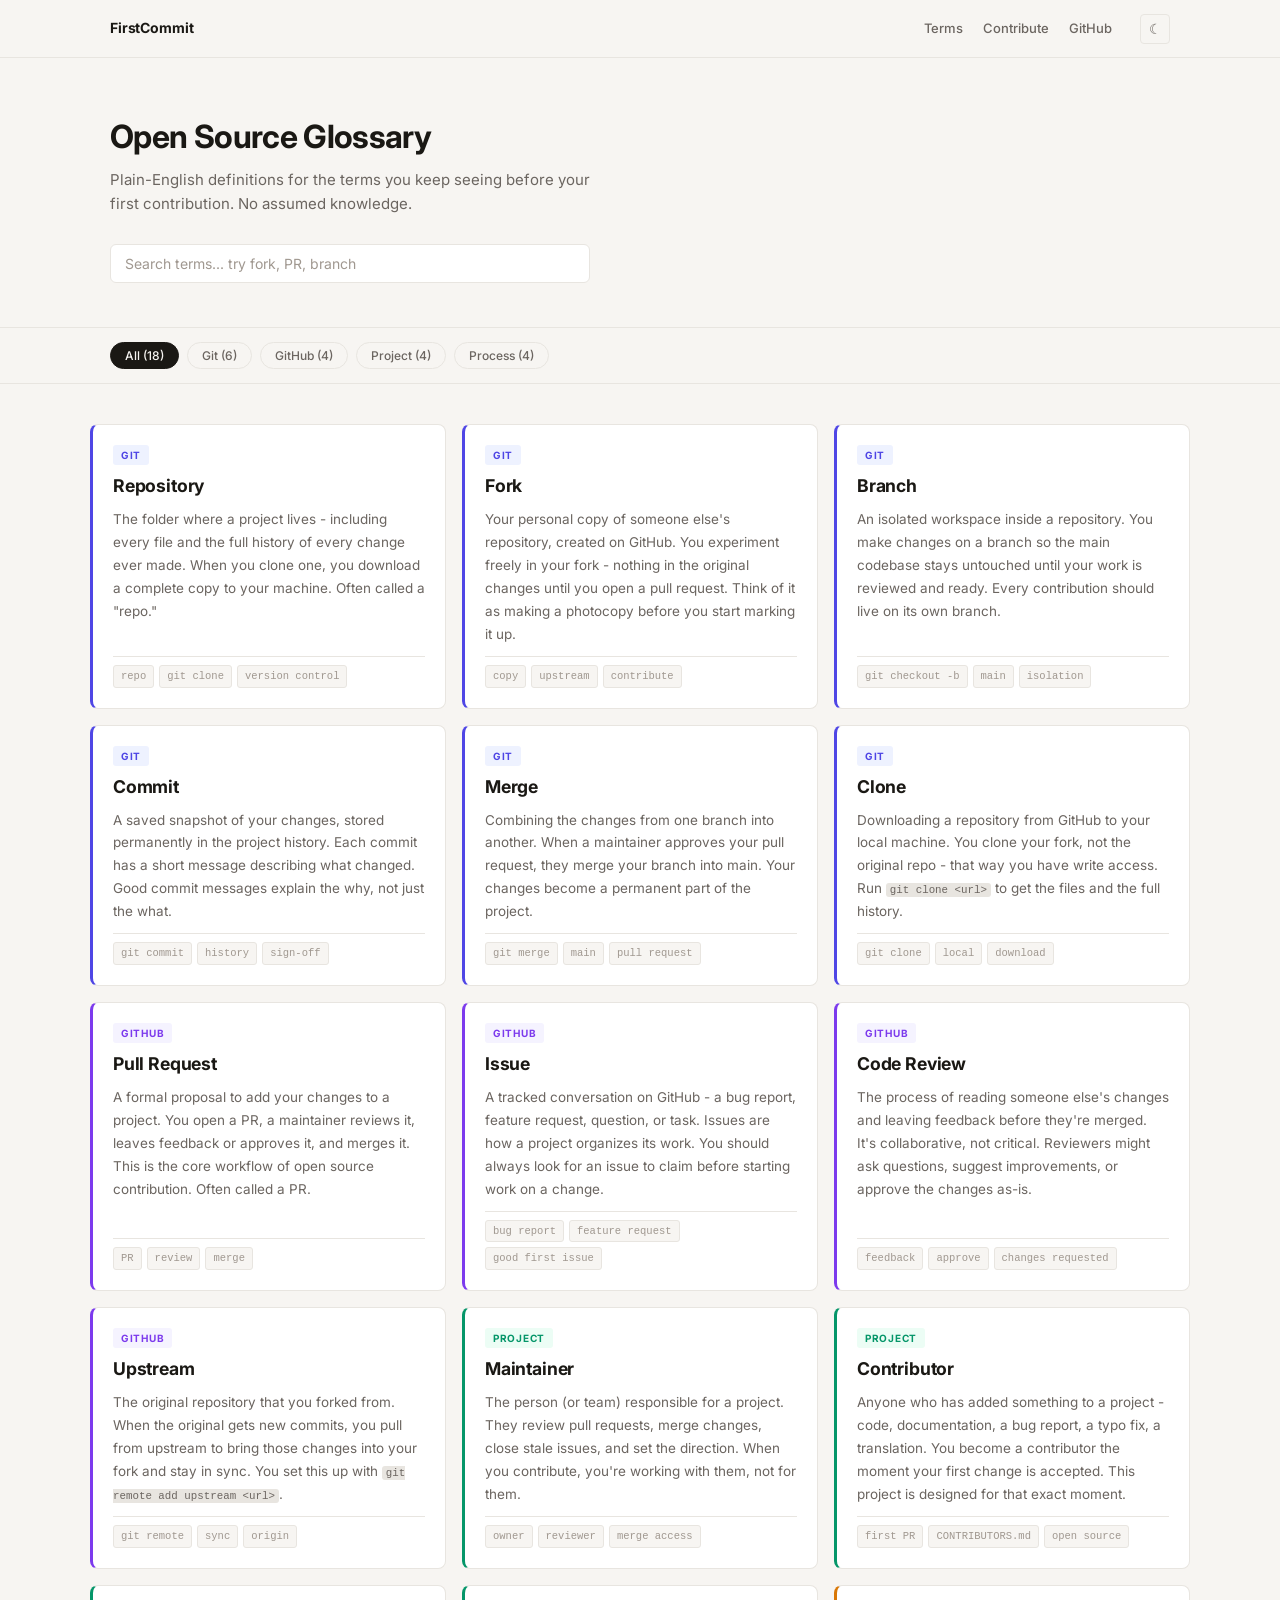
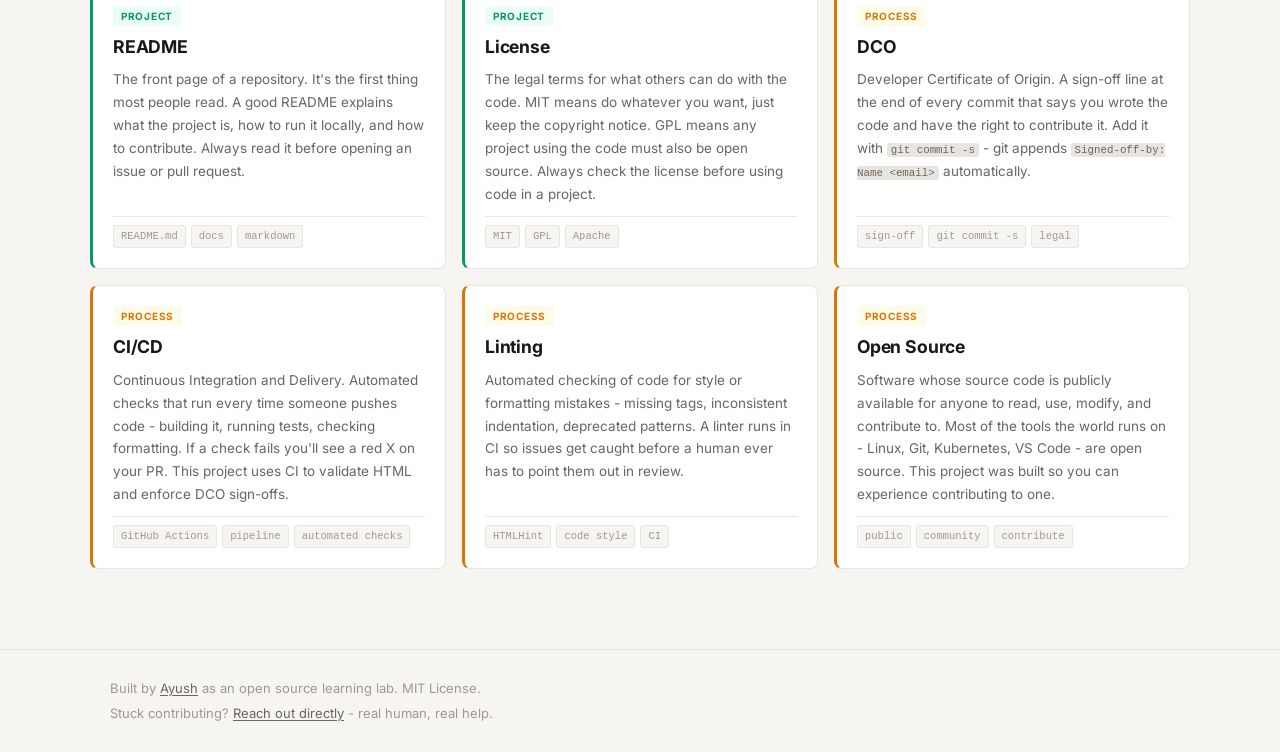
==== src/index.html @ 4c00bd63 "fix: update outdated repository links Signed-off-by: Benjamin Ayivoh <218328228+BenjaminAyivoh1@user" ====
<!DOCTYPE html>
<html lang="en">
<head>
  <meta charset="UTF-8" />
  <meta name="viewport" content="width=device-width, initial-scale=1.0" />
  <meta name="description" content="Plain-English definitions for open source terms - fork, pull request, branch, DCO, and everything else you need to know before your first contribution." />
  <title>Open Source Glossary - FirstCommit</title>
  <link rel="stylesheet" href="styles.css" />
  <link rel="preconnect" href="https://fonts.googleapis.com" />
  <link href="https://fonts.googleapis.com/css2?family=Inter:wght@400;500;600;700&display=swap" rel="stylesheet" />
</head>
<body>

  <header class="site-header">
    <div class="container header-inner">
      <a href="index.html" class="logo">FirstCommit</a>
      <nav class="header-nav">
        <a href="#glossary">Terms</a>
        <a href="https://github.com/Ayushmore1214/FirstCommit/blob/main/CONTRIBUTING.md" target="_blank" rel="noopener">Contribute</a>
        <a href="https://github.com/Ayushmore1214/FirstCommit" target="_blank" rel="noopener">GitHub</a>
      </nav>
      <button id="theme-toggle" class="theme-toggle" aria-label="Toggle dark mode">&#9790;</button>
    </div>
  </header>

  <section class="hero">
    <div class="container">
      <h1 class="hero-title">Open Source Glossary</h1>
      <p class="hero-sub">Plain-English definitions for the terms you keep seeing before your first contribution. No assumed knowledge.</p>
      <div class="search-wrap">
        <input
          type="search"
          id="search"
          class="search-input"
          placeholder="Search terms... try fork, PR, branch"
          aria-label="Search glossary"
          autocomplete="off"
        />
        <span class="search-count" id="search-count" aria-live="polite"></span>
      </div>
    </div>
  </section>

  <div class="filter-bar" id="glossary">
    <div class="container filter-inner">
      <button class="filter-btn active" data-cat="all">All</button>
      <button class="filter-btn" data-cat="git">Git</button>
      <button class="filter-btn" data-cat="github">GitHub</button>
      <button class="filter-btn" data-cat="project">Project</button>
      <button class="filter-btn" data-cat="process">Process</button>
    </div>
  </div>

  <main class="container main-content">
    <div class="card-grid" id="card-grid">

      <!-- Git -->

      <article class="card" data-cat="git">
        <div class="card-top">
          <span class="card-cat git">Git</span>
        </div>
        <h2 class="card-term">Repository</h2>
        <p class="card-def">
          The folder where a project lives - including every file and the full history of every change ever made. When you clone one, you download a complete copy to your machine. Often called a "repo."
        </p>
        <ul class="card-tags">
          <li>repo</li>
          <li>git clone</li>
          <li>version control</li>
        </ul>
      </article>

      <article class="card" data-cat="git">
        <div class="card-top">
          <span class="card-cat git">Git</span>
        </div>
        <h2 class="card-term">Fork</h2>
        <p class="card-def">
          Your personal copy of someone else's repository, created on GitHub. You experiment freely in your fork - nothing in the original changes until you open a pull request. Think of it as making a photocopy before you start marking it up.
        </p>
        <ul class="card-tags">
          <li>copy</li>
          <li>upstream</li>
          <li>contribute</li>
        </ul>
      </article>

      <article class="card" data-cat="git">
        <div class="card-top">
          <span class="card-cat git">Git</span>
        </div>
        <h2 class="card-term">Branch</h2>
        <p class="card-def">
          An isolated workspace inside a repository. You make changes on a branch so the main codebase stays untouched until your work is reviewed and ready. Every contribution should live on its own branch.
        </p>
        <ul class="card-tags">
          <li>git checkout -b</li>
          <li>main</li>
          <li>isolation</li>
        </ul>
      </article>

      <article class="card" data-cat="git">
        <div class="card-top">
          <span class="card-cat git">Git</span>
        </div>
        <h2 class="card-term">Commit</h2>
        <p class="card-def">
          A saved snapshot of your changes, stored permanently in the project history. Each commit has a short message describing what changed. Good commit messages explain the why, not just the what.
        </p>
        <ul class="card-tags">
          <li>git commit</li>
          <li>history</li>
          <li>sign-off</li>
        </ul>
      </article>

      <article class="card" data-cat="git">
        <div class="card-top">
          <span class="card-cat git">Git</span>
        </div>
        <h2 class="card-term">Merge</h2>
        <p class="card-def">
          Combining the changes from one branch into another. When a maintainer approves your pull request, they merge your branch into main. Your changes become a permanent part of the project.
        </p>
        <ul class="card-tags">
          <li>git merge</li>
          <li>main</li>
          <li>pull request</li>
        </ul>
      </article>

      <article class="card" data-cat="git">
        <div class="card-top">
          <span class="card-cat git">Git</span>
        </div>
        <h2 class="card-term">Clone</h2>
        <p class="card-def">
          Downloading a repository from GitHub to your local machine. You clone your fork, not the original repo - that way you have write access. Run <code>git clone &lt;url&gt;</code> to get the files and the full history.
        </p>
        <ul class="card-tags">
          <li>git clone</li>
          <li>local</li>
          <li>download</li>
        </ul>
      </article>

      <!-- GitHub -->

      <article class="card" data-cat="github">
        <div class="card-top">
          <span class="card-cat github">GitHub</span>
        </div>
        <h2 class="card-term">Pull Request</h2>
        <p class="card-def">
          A formal proposal to add your changes to a project. You open a PR, a maintainer reviews it, leaves feedback or approves it, and merges it. This is the core workflow of open source contribution. Often called a PR.
        </p>
        <ul class="card-tags">
          <li>PR</li>
          <li>review</li>
          <li>merge</li>
        </ul>
      </article>

      <article class="card" data-cat="github">
        <div class="card-top">
          <span class="card-cat github">GitHub</span>
        </div>
        <h2 class="card-term">Issue</h2>
        <p class="card-def">
          A tracked conversation on GitHub - a bug report, feature request, question, or task. Issues are how a project organizes its work. You should always look for an issue to claim before starting work on a change.
        </p>
        <ul class="card-tags">
          <li>bug report</li>
          <li>feature request</li>
          <li>good first issue</li>
        </ul>
      </article>

      <article class="card" data-cat="github">
        <div class="card-top">
          <span class="card-cat github">GitHub</span>
        </div>
        <h2 class="card-term">Code Review</h2>
        <p class="card-def">
          The process of reading someone else's changes and leaving feedback before they're merged. It's collaborative, not critical. Reviewers might ask questions, suggest improvements, or approve the changes as-is.
        </p>
        <ul class="card-tags">
          <li>feedback</li>
          <li>approve</li>
          <li>changes requested</li>
        </ul>
      </article>

      <article class="card" data-cat="github">
        <div class="card-top">
          <span class="card-cat github">GitHub</span>
        </div>
        <h2 class="card-term">Upstream</h2>
        <p class="card-def">
          The original repository that you forked from. When the original gets new commits, you pull from upstream to bring those changes into your fork and stay in sync. You set this up with <code>git remote add upstream &lt;url&gt;</code>.
        </p>
        <ul class="card-tags">
          <li>git remote</li>
          <li>sync</li>
          <li>origin</li>
        </ul>
      </article>

      <!-- Project -->

      <article class="card" data-cat="project">
        <div class="card-top">
          <span class="card-cat project">Project</span>
        </div>
        <h2 class="card-term">Maintainer</h2>
        <p class="card-def">
          The person (or team) responsible for a project. They review pull requests, merge changes, close stale issues, and set the direction. When you contribute, you're working with them, not for them.
        </p>
        <ul class="card-tags">
          <li>owner</li>
          <li>reviewer</li>
          <li>merge access</li>
        </ul>
      </article>

      <article class="card" data-cat="project">
        <div class="card-top">
          <span class="card-cat project">Project</span>
        </div>
        <h2 class="card-term">Contributor</h2>
        <p class="card-def">
          Anyone who has added something to a project - code, documentation, a bug report, a typo fix, a translation. You become a contributor the moment your first change is accepted. This project is designed for that exact moment.
        </p>
        <ul class="card-tags">
          <li>first PR</li>
          <li>CONTRIBUTORS.md</li>
          <li>open source</li>
        </ul>
      </article>

      <article class="card" data-cat="project">
        <div class="card-top">
          <span class="card-cat project">Project</span>
        </div>
        <h2 class="card-term">README</h2>
        <p class="card-def">
          The front page of a repository. It's the first thing most people read. A good README explains what the project is, how to run it locally, and how to contribute. Always read it before opening an issue or pull request.
        </p>
        <ul class="card-tags">
          <li>README.md</li>
          <li>docs</li>
          <li>markdown</li>
        </ul>
      </article>

      <article class="card" data-cat="project">
        <div class="card-top">
          <span class="card-cat project">Project</span>
        </div>
        <h2 class="card-term">License</h2>
        <p class="card-def">
          The legal terms for what others can do with the code. MIT means do whatever you want, just keep the copyright notice. GPL means any project using the code must also be open source. Always check the license before using code in a project.
        </p>
        <ul class="card-tags">
          <li>MIT</li>
          <li>GPL</li>
          <li>Apache</li>
        </ul>
      </article>

      <!-- Process -->

      <article class="card" data-cat="process">
        <div class="card-top">
          <span class="card-cat process">Process</span>
        </div>
        <h2 class="card-term">DCO</h2>
        <p class="card-def">
          Developer Certificate of Origin. A sign-off line at the end of every commit that says you wrote the code and have the right to contribute it. Add it with <code>git commit -s</code> - git appends <code>Signed-off-by: Name &lt;email&gt;</code> automatically.
        </p>
        <ul class="card-tags">
          <li>sign-off</li>
          <li>git commit -s</li>
          <li>legal</li>
        </ul>
      </article>

      <article class="card" data-cat="process">
        <div class="card-top">
          <span class="card-cat process">Process</span>
        </div>
        <h2 class="card-term">CI/CD</h2>
        <p class="card-def">
          Continuous Integration and Delivery. Automated checks that run every time someone pushes code - building it, running tests, checking formatting. If a check fails you'll see a red X on your PR. This project uses CI to validate HTML and enforce DCO sign-offs.
        </p>
        <ul class="card-tags">
          <li>GitHub Actions</li>
          <li>pipeline</li>
          <li>automated checks</li>
        </ul>
      </article>

      <article class="card" data-cat="process">
        <div class="card-top">
          <span class="card-cat process">Process</span>
        </div>
        <h2 class="card-term">Linting</h2>
        <p class="card-def">
          Automated checking of code for style or formatting mistakes - missing tags, inconsistent indentation, deprecated patterns. A linter runs in CI so issues get caught before a human ever has to point them out in review.
        </p>
        <ul class="card-tags">
          <li>HTMLHint</li>
          <li>code style</li>
          <li>CI</li>
        </ul>
      </article>

      <article class="card" data-cat="process">
        <div class="card-top">
          <span class="card-cat process">Process</span>
        </div>
        <h2 class="card-term">Open Source</h2>
        <p class="card-def">
          Software whose source code is publicly available for anyone to read, use, modify, and contribute to. Most of the tools the world runs on - Linux, Git, Kubernetes, VS Code - are open source. This project was built so you can experience contributing to one.
        </p>
        <ul class="card-tags">
          <li>public</li>
          <li>community</li>
          <li>contribute</li>
        </ul>
      </article>

    </div>

    <div class="empty-state" id="empty-state" hidden>
      <p>No terms matched "<span id="empty-query"></span>". Try a shorter word.</p>
    </div>

  </main>

  <section class="contributors-section" id="contributors-section" hidden>
    <div class="container">
      <h2 class="contributors-title">Contributors</h2>
      <p class="contributors-sub">People who have shipped to this project</p>
      <div class="contributors-wall" id="contributors-wall"></div>
    </div>
  </section>

  <footer class="site-footer">
    <div class="container footer-inner">
      <p>Built by <a href="https://www.linkedin.com/in/ayush-more-3b4154341/?skipRedirect=true" target="_blank" rel="noopener">Ayush</a> as an open source learning lab. MIT License.</p>
      <p>Stuck contributing? <a href="https://www.linkedin.com/in/ayush-more-3b4154341/?skipRedirect=true" target="_blank" rel="noopener">Reach out directly</a> - real human, real help.</p>
    </div>
  </footer>

  <script src="main.js"></script>
</body>
</html>
---- src/styles.css ----
/* FirstCommit - Open Source Glossary */

:root {
  --bg: #f7f5f2;
  --surface: #ffffff;
  --border: #e8e5e0;
  --text: #1a1814;
  --muted: #6b6560;
  --subtle: #a09890;

  --git: #4f46e5;
  --github: #7c3aed;
  --project: #059669;
  --process: #d97706;

  --git-bg: #eef2ff;
  --github-bg: #f5f3ff;
  --project-bg: #ecfdf5;
  --process-bg: #fffbeb;

  --font: 'Inter', -apple-system, BlinkMacSystemFont, 'Segoe UI', sans-serif;
  --mono: 'Cascadia Code', 'Fira Code', ui-monospace, monospace;

  --max-width: 1100px;
  --header-h: 58px;
}

[data-theme="dark"] {
  --bg: #161412;
  --surface: #1f1c19;
  --border: #2e2924;
  --text: #eae7e2;
  --muted: #9a918a;
  --subtle: #635c56;

  --git-bg: #1e1b4b;
  --github-bg: #2e1065;
  --project-bg: #022c22;
  --process-bg: #291500;
}

/* reset */
*,
*::before,
*::after {
  box-sizing: border-box;
  margin: 0;
  padding: 0;
}

html {
  scroll-behavior: smooth;
}

body {
  font-family: var(--font);
  font-size: 15px;
  line-height: 1.6;
  color: var(--text);
  background: var(--bg);
  transition: background .2s, color .2s;
}

a {
  color: inherit;
}

code {
  font-family: var(--mono);
  font-size: .8em;
  background: var(--border);
  padding: .1em .35em;
  border-radius: 3px;
}

/* layout */
.container {
  max-width: var(--max-width);
  margin-inline: auto;
  padding-inline: 20px;
}

/* ---- header ---- */
.site-header {
  position: sticky;
  top: 0;
  z-index: 10;
  height: var(--header-h);
  background: var(--bg);
  border-bottom: 1px solid var(--border);
  transition: background .2s;
}

.header-inner {
  display: flex;
  align-items: center;
  height: 100%;
  gap: 28px;
}

.logo {
  font-size: 14px;
  font-weight: 700;
  color: var(--text);
  text-decoration: none;
  letter-spacing: -.01em;
  flex-shrink: 0;
}

.header-nav {
  display: flex;
  align-items: center;
  gap: 20px;
  margin-left: auto;
}

.header-nav a {
  font-size: 13px;
  font-weight: 500;
  color: var(--muted);
  text-decoration: none;
  transition: color .15s;
}

.header-nav a:hover {
  color: var(--text);
}

.theme-toggle {
  width: 30px;
  height: 30px;
  border: 1px solid var(--border);
  border-radius: 4px;
  background: transparent;
  color: var(--muted);
  font-size: 14px;
  cursor: pointer;
  display: flex;
  align-items: center;
  justify-content: center;
  transition: background .15s;
  flex-shrink: 0;
}

.theme-toggle:hover {
  background: var(--border);
}

/* ---- hero ---- */
.hero {
  padding: 60px 0 44px;
  border-bottom: 1px solid var(--border);
}

.hero-title {
  font-size: 2rem;
  font-weight: 700;
  letter-spacing: -.02em;
  line-height: 1.2;
  margin-bottom: 12px;
}

.hero-sub {
  font-size: 15px;
  color: var(--muted);
  max-width: 500px;
  margin-bottom: 28px;
}

/* search */
.search-wrap {
  position: relative;
  max-width: 480px;
}

.search-input {
  width: 100%;
  padding: 10px 80px 10px 14px;
  font-family: var(--font);
  font-size: 14px;
  color: var(--text);
  background: var(--surface);
  border: 1.5px solid var(--border);
  border-radius: 6px;
  outline: none;
  transition: border-color .15s;
}

.search-input:focus {
  border-color: var(--text);
}

.search-input::placeholder {
  color: var(--subtle);
}

.search-count {
  position: absolute;
  right: 12px;
  top: 50%;
  transform: translateY(-50%);
  font-size: 12px;
  color: var(--subtle);
  pointer-events: none;
}

.search-hint {
  display: inline-flex;
  align-items: center;
  gap: 0.35rem;
  margin-top: 0.5rem;
  font-size: 0.875rem;
  color: var(--color-text-muted);
}

kbd {
  display: inline-block;
  padding: 2px 6px;
  border: 1px solid #d1d5db;
  border-radius: 4px;
  background-color: #f3f4f6;
  font-family: monospace;
  font-size: 0.8rem;
  line-height: 1;
  box-shadow: inset 0 -1px 0 rgba(0, 0, 0, 0.12);
}
/* ---- filter bar ---- */
.filter-bar {
  border-bottom: 1px solid var(--border);
  padding: 14px 0;
  position: sticky;
  top: var(--header-h);
  z-index: 9;
  background: var(--bg);
  transition: background .2s;
}

.filter-inner {
  display: flex;
  gap: 8px;
  flex-wrap: wrap;
}

.filter-btn {
  padding: 5px 14px;
  font-family: var(--font);
  font-size: 12px;
  font-weight: 500;
  color: var(--muted);
  background: transparent;
  border: 1px solid var(--border);
  border-radius: 20px;
  cursor: pointer;
  transition: color .15s, border-color .15s, background .15s;
}

.filter-btn:hover {
  color: var(--text);
  border-color: var(--muted);
}

.filter-btn.active {
  color: var(--text);
  border-color: var(--text);
  background: var(--text);
  color: var(--bg);
}

/* ---- card grid ---- */
.main-content {
  padding: 40px 0 80px;
}

.card-grid {
  display: grid;
  grid-template-columns: repeat(auto-fill, minmax(300px, 1fr));
  gap: 16px;
}

/* ---- cards ---- */
.card {
  background: var(--surface);
  border: 1px solid var(--border);
  border-left: 3px solid var(--border);
  border-radius: 8px;
  padding: 20px;
  display: flex;
  flex-direction: column;
  gap: 10px;
  transition: border-color .15s, box-shadow .15s;
}

.card:hover {
  box-shadow: 0 2px 12px rgba(0, 0, 0, .07);
}

.card[data-cat="git"] {
  border-left-color: var(--git);
}

.card[data-cat="github"] {
  border-left-color: var(--github);
}

.card[data-cat="project"] {
  border-left-color: var(--project);
}

.card[data-cat="process"] {
  border-left-color: var(--process);
}

.card[data-cat="git"]:hover {
  border-color: var(--git);
}

.card[data-cat="github"]:hover {
  border-color: var(--github);
}

.card[data-cat="project"]:hover {
  border-color: var(--project);
}

.card[data-cat="process"]:hover {
  border-color: var(--process);
}

.card-top {
  display: flex;
  align-items: center;
}

.card-cat {
  font-size: 10px;
  font-weight: 700;
  letter-spacing: .07em;
  text-transform: uppercase;
  padding: 2px 8px;
  border-radius: 3px;
}

.card-cat.git {
  color: var(--git);
  background: var(--git-bg);
}

.card-cat.github {
  color: var(--github);
  background: var(--github-bg);
}

.card-cat.project {
  color: var(--project);
  background: var(--project-bg);
}

.card-cat.process {
  color: var(--process);
  background: var(--process-bg);
}

.card-term {
  font-size: 1.1rem;
  font-weight: 700;
  letter-spacing: -.01em;
  color: var(--text);
  line-height: 1.3;
}

.card-def {
  font-size: 13.5px;
  color: var(--muted);
  line-height: 1.7;
  flex: 1;
}

.card-tags {
  list-style: none;
  display: flex;
  flex-wrap: wrap;
  gap: 5px;
  padding-top: 8px;
  border-top: 1px solid var(--border);
}

.card-tags li {
  font-family: var(--mono);
  font-size: 10.5px;
  color: var(--subtle);
  background: var(--bg);
  border: 1px solid var(--border);
  padding: 2px 7px;
  border-radius: 3px;
}

.card.hidden {
  display: none;
}

/* ---- empty state ---- */
.empty-state {
  padding: 60px 0;
  font-size: 14px;
  color: var(--muted);
}

/* ---- contributors ---- */
.contributors-section {
  border-top: 1px solid var(--border);
  padding: 40px 0;
}

.contributors-title {
  font-size: .95rem;
  font-weight: 700;
  letter-spacing: -.01em;
  margin-bottom: 4px;
}

.contributors-sub {
  font-size: 13px;
  color: var(--muted);
  margin-bottom: 18px;
}

.contributors-wall {
  display: flex;
  flex-wrap: wrap;
  gap: 10px;
}

.contributor-avatar img {
  width: 46px;
  height: 46px;
  border-radius: 50%;
  border: 2px solid var(--border);
  display: block;
  transition: border-color .15s, transform .15s;
}

.contributor-avatar:hover img {
  border-color: var(--text);
  transform: scale(1.08);
}

/* ---- footer ---- */
.site-footer {
  border-top: 1px solid var(--border);
  padding: 28px 0;
}

.footer-inner {
  display: flex;
  flex-direction: column;
  gap: 4px;
}

.footer-inner p {
  font-size: 13px;
  color: var(--subtle);
  line-height: 1.6;
}

.footer-inner a {
  color: var(--muted);
  text-decoration: underline;
  text-underline-offset: 2px;
}

.footer-inner a:hover {
  color: var(--text);
}

/* ---- responsive ---- */
@media (max-width: 600px) {
  .header-nav a:not(:last-child) {
    display: none;
  }

  .hero {
    padding: 40px 0 32px;
  }

  .hero-title {
    font-size: 1.5rem;
  }

  .card-grid {
    grid-template-columns: 1fr;
  }

  .search-hint {
    display: none;
  }
}

@media (prefers-reduced-motion: reduce) {

  *,
  *::before,
  *::after {
    transition-duration: .01ms !important;
  }

  html {
    scroll-behavior: auto;
  }
}
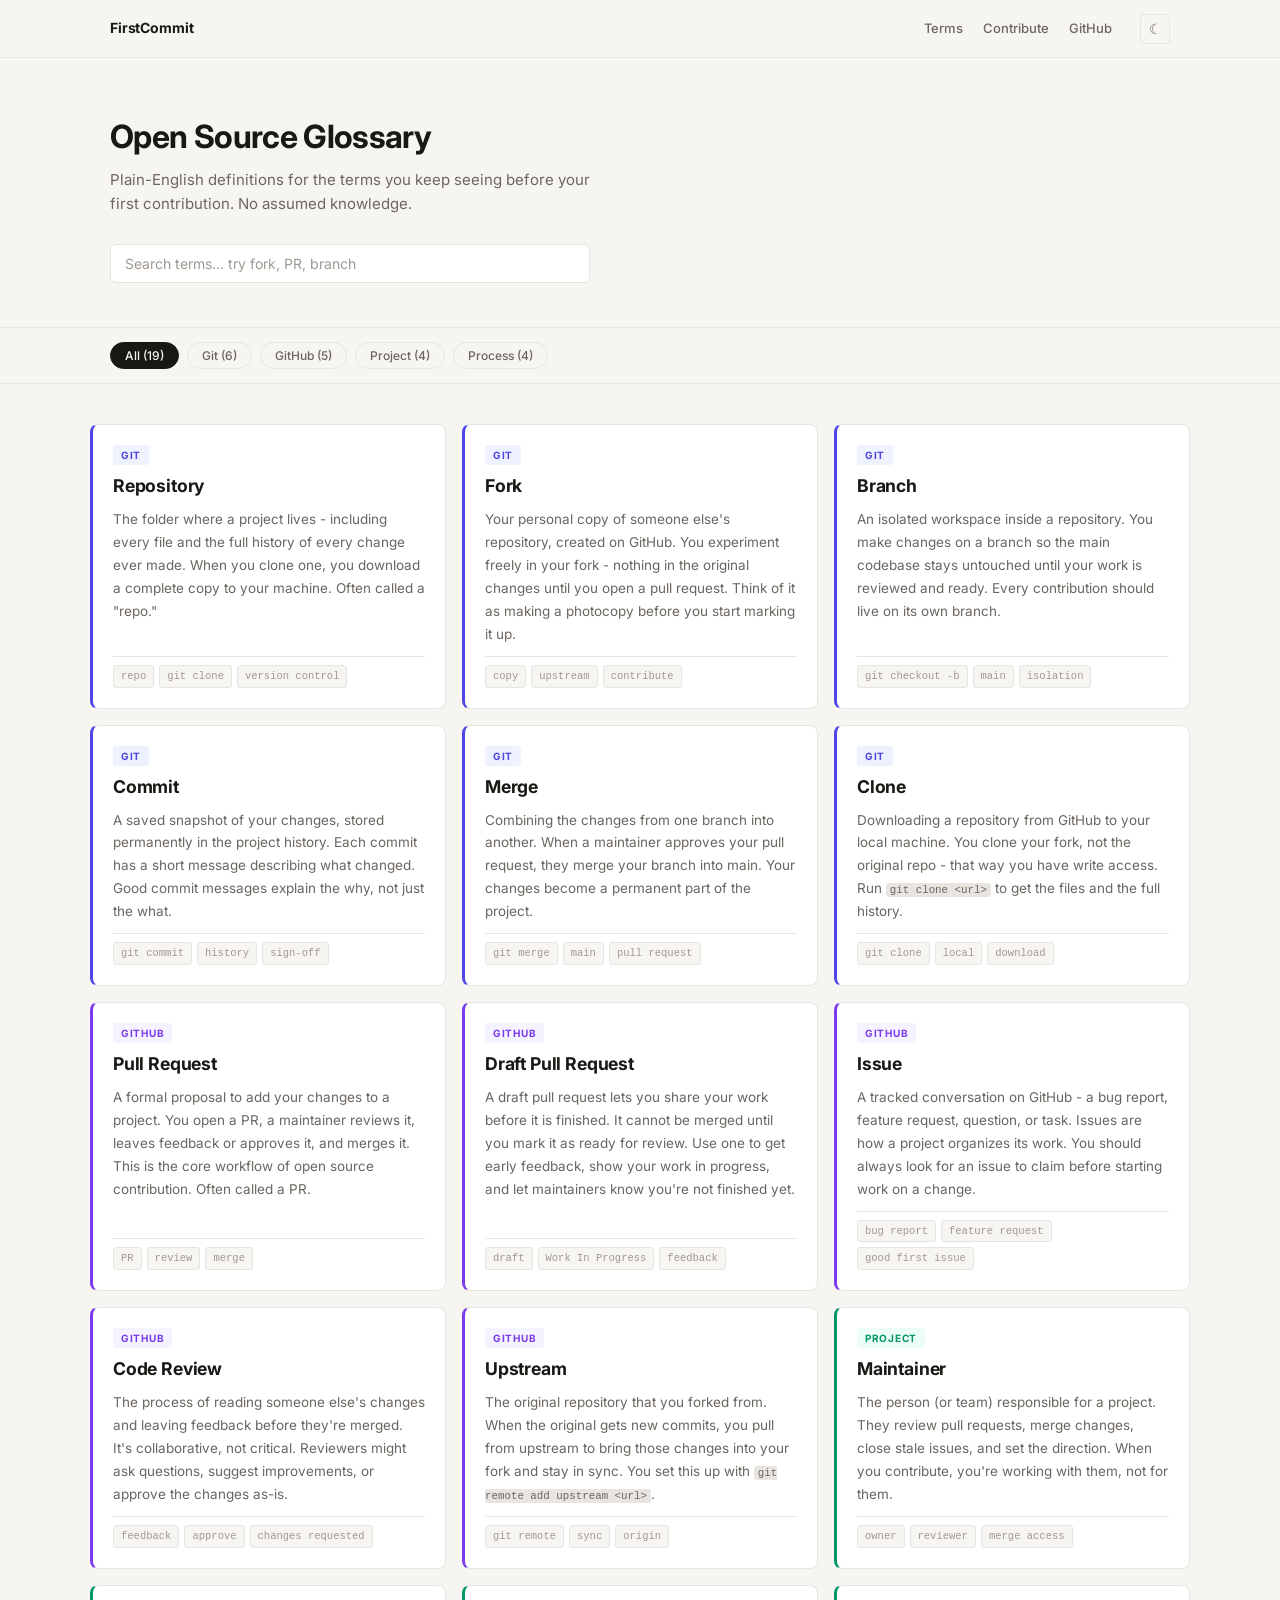
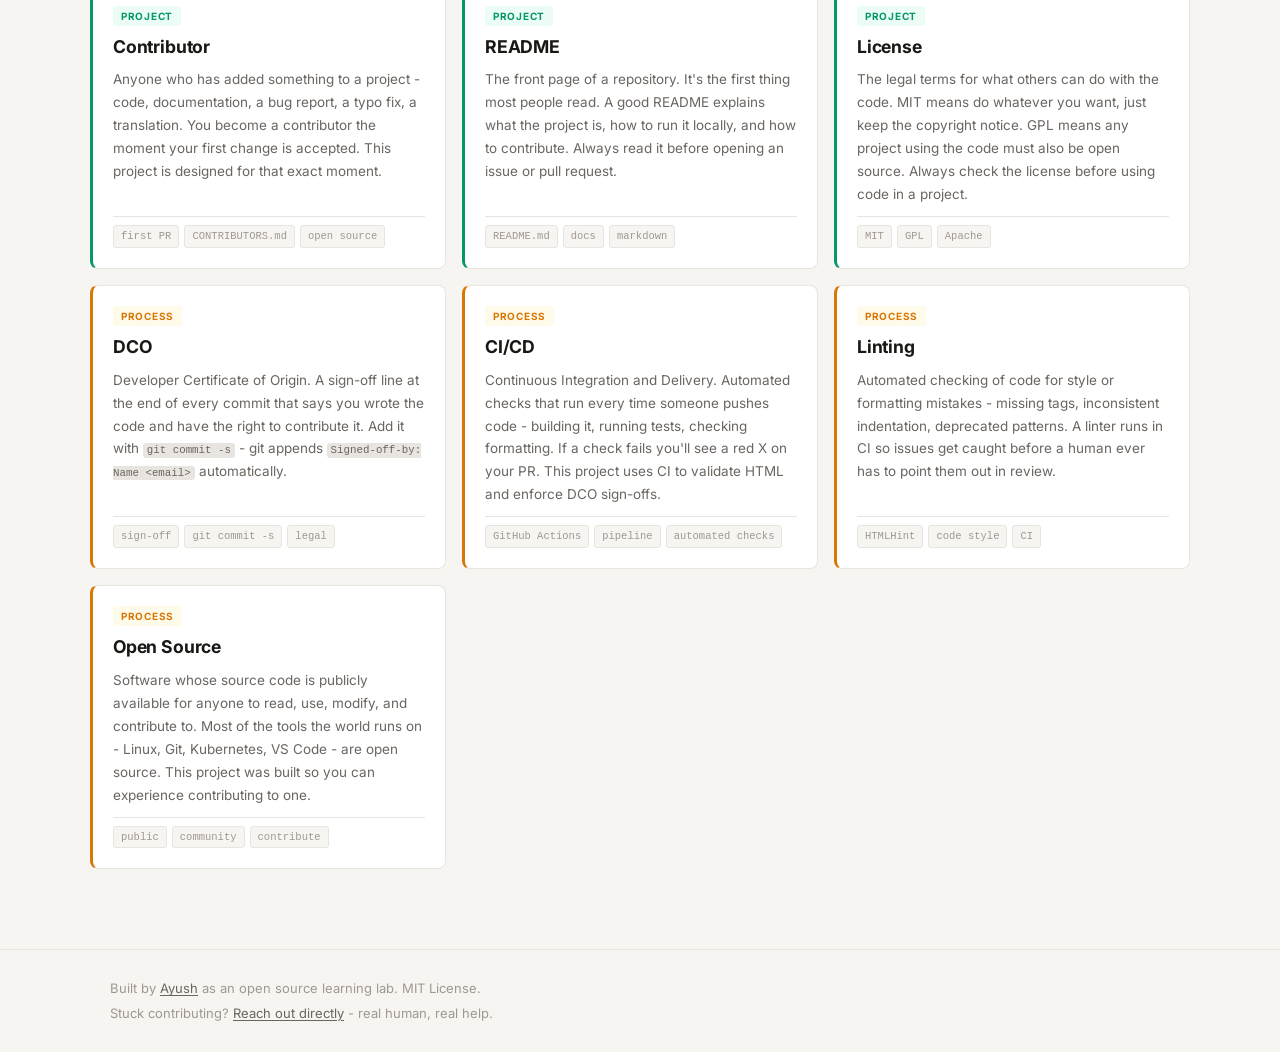
==== commit fd77d2be: "Add Draft Pull Request glossary card" ====
--- a/src/index.html
+++ b/src/index.html
@@ -164,6 +164,21 @@
       </article>
 
       <article class="card" data-cat="github">
+      <div class="card-top">
+        <span class="card-cat github">GitHub</span>
+      </div>
+      <h2 class="card-term">Draft Pull Request</h2>
+      <p class="card-def">
+        A draft pull request lets you share your work before it is finished. It cannot be merged until you mark it as ready for review. Use one to get early feedback, show your work in progress, and let maintainers know you're not finished yet.
+      </p>
+      <ul class="card-tags">
+        <li>draft</li>
+        <li>Work In Progress</li>
+        <li>feedback</li>
+      </ul>
+      </article>
+
+      <article class="card" data-cat="github">
         <div class="card-top">
           <span class="card-cat github">GitHub</span>
         </div>
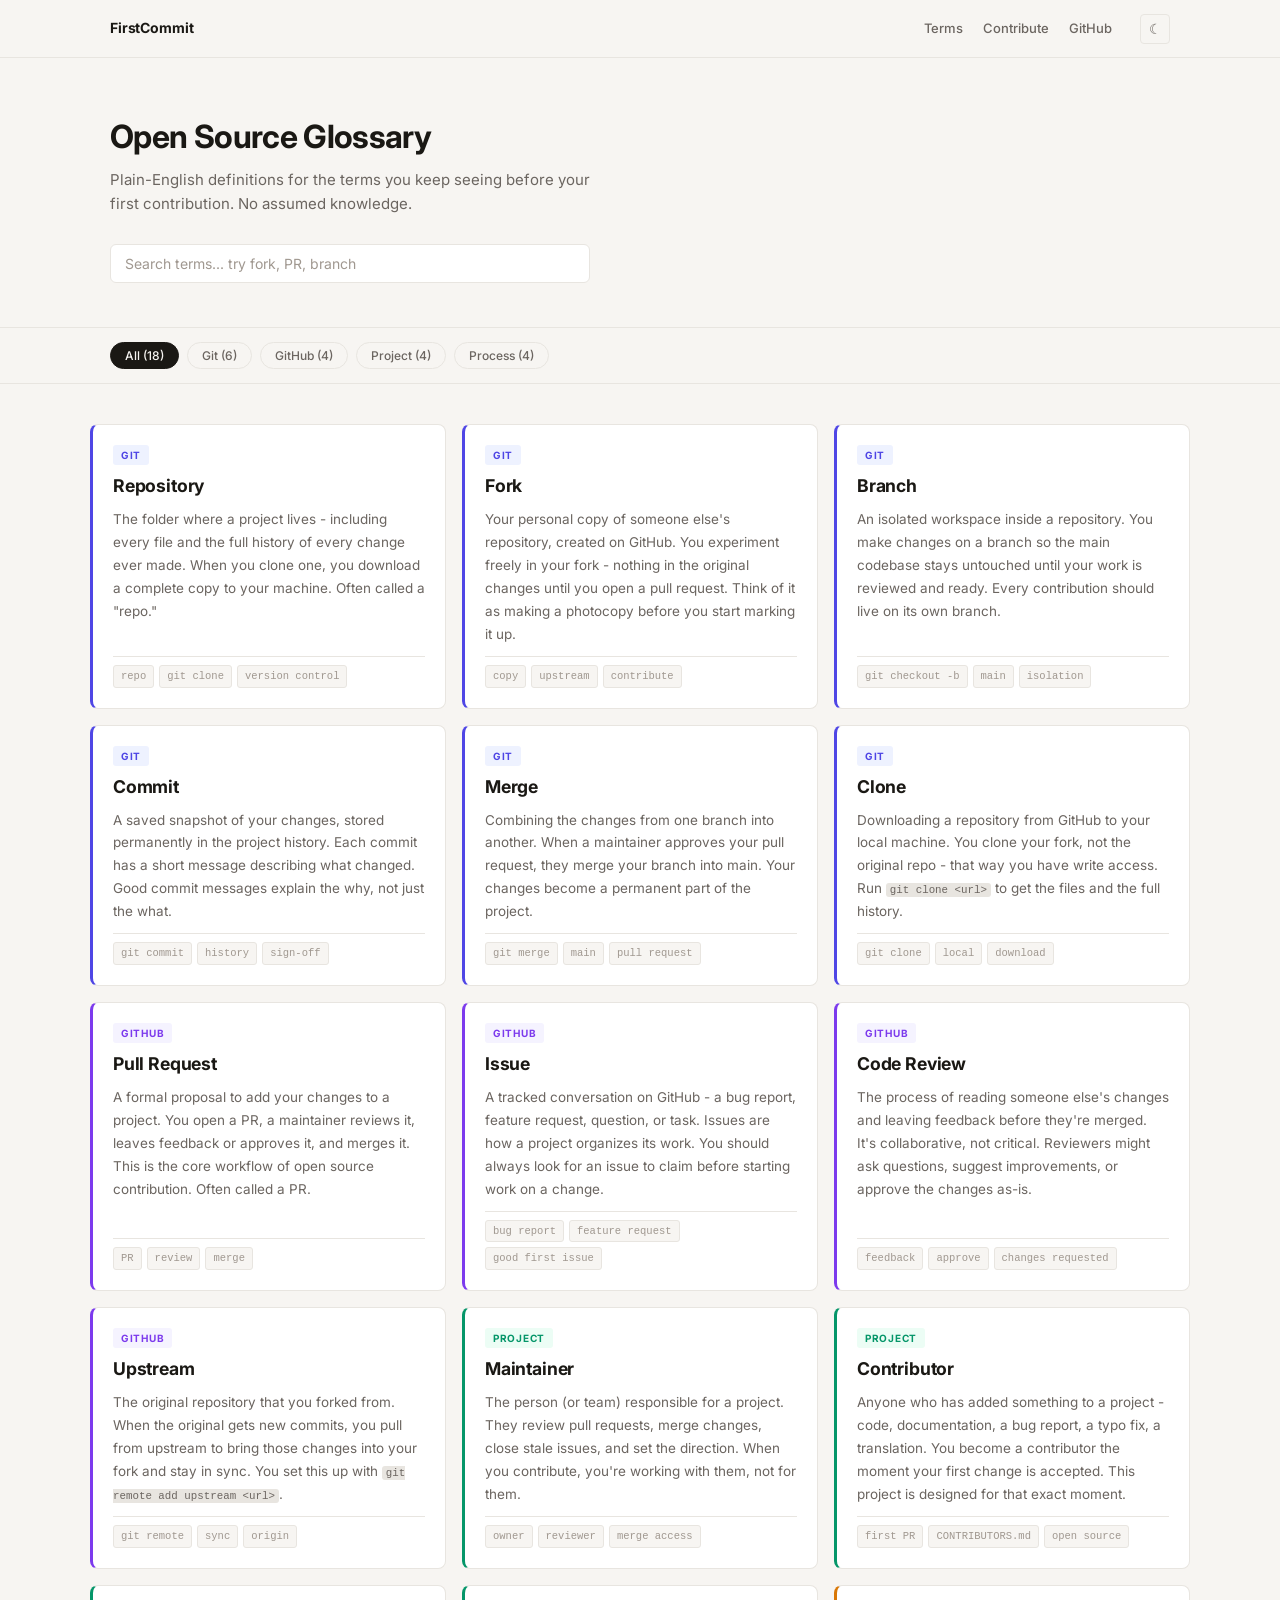
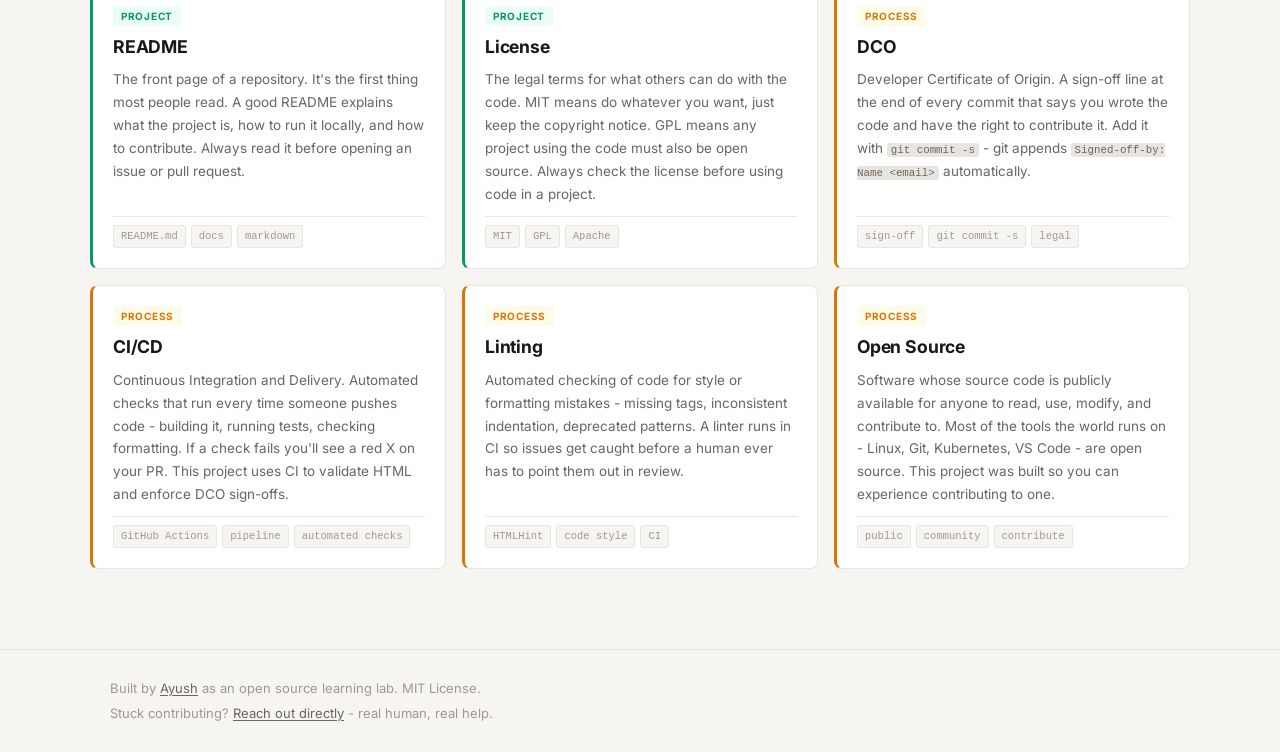
==== commit 0b30ad92: "added the back to top button Signed-off-by: iimoh <ivyimoh@gmail.com>" ====
--- a/src/index.html
+++ b/src/index.html
@@ -164,21 +164,6 @@
       </article>
 
       <article class="card" data-cat="github">
-      <div class="card-top">
-        <span class="card-cat github">GitHub</span>
-      </div>
-      <h2 class="card-term">Draft Pull Request</h2>
-      <p class="card-def">
-        A draft pull request lets you share your work before it is finished. It cannot be merged until you mark it as ready for review. Use one to get early feedback, show your work in progress, and let maintainers know you're not finished yet.
-      </p>
-      <ul class="card-tags">
-        <li>draft</li>
-        <li>Work In Progress</li>
-        <li>feedback</li>
-      </ul>
-      </article>
-
-      <article class="card" data-cat="github">
         <div class="card-top">
           <span class="card-cat github">GitHub</span>
         </div>
@@ -354,6 +339,9 @@
     </div>
 
   </main>
+ <!-- back to top btn -->
+   <button id="back-to-top" aria-label="Back to Top">&#8679;</button>
+
 
   <section class="contributors-section" id="contributors-section" hidden>
     <div class="container">
@@ -363,6 +351,8 @@
     </div>
   </section>
 
+ 
+
   <footer class="site-footer">
     <div class="container footer-inner">
       <p>Built by <a href="https://www.linkedin.com/in/ayush-more-3b4154341/?skipRedirect=true" target="_blank" rel="noopener">Ayush</a> as an open source learning lab. MIT License.</p>
--- a/src/styles.css
+++ b/src/styles.css
@@ -1,57 +1,47 @@
 /* FirstCommit - Open Source Glossary */
 
 :root {
-  --bg: #f7f5f2;
-  --surface: #ffffff;
-  --border: #e8e5e0;
-  --text: #1a1814;
-  --muted: #6b6560;
-  --subtle: #a09890;
-
-  --git: #4f46e5;
-  --github: #7c3aed;
-  --project: #059669;
-  --process: #d97706;
-
-  --git-bg: #eef2ff;
-  --github-bg: #f5f3ff;
+  --bg:        #f7f5f2;
+  --surface:   #ffffff;
+  --border:    #e8e5e0;
+  --text:      #1a1814;
+  --muted:     #6b6560;
+  --subtle:    #a09890;
+
+  --git:       #4f46e5;
+  --github:    #7c3aed;
+  --project:   #059669;
+  --process:   #d97706;
+
+  --git-bg:     #eef2ff;
+  --github-bg:  #f5f3ff;
   --project-bg: #ecfdf5;
   --process-bg: #fffbeb;
 
-  --font: 'Inter', -apple-system, BlinkMacSystemFont, 'Segoe UI', sans-serif;
-  --mono: 'Cascadia Code', 'Fira Code', ui-monospace, monospace;
+  --font:  'Inter', -apple-system, BlinkMacSystemFont, 'Segoe UI', sans-serif;
+  --mono:  'Cascadia Code', 'Fira Code', ui-monospace, monospace;
 
   --max-width: 1100px;
-  --header-h: 58px;
+  --header-h:  58px;
 }
 
 [data-theme="dark"] {
-  --bg: #161412;
-  --surface: #1f1c19;
-  --border: #2e2924;
-  --text: #eae7e2;
-  --muted: #9a918a;
-  --subtle: #635c56;
-
-  --git-bg: #1e1b4b;
-  --github-bg: #2e1065;
+  --bg:       #161412;
+  --surface:  #1f1c19;
+  --border:   #2e2924;
+  --text:     #eae7e2;
+  --muted:    #9a918a;
+  --subtle:   #635c56;
+
+  --git-bg:     #1e1b4b;
+  --github-bg:  #2e1065;
   --project-bg: #022c22;
   --process-bg: #291500;
 }
 
 /* reset */
-*,
-*::before,
-*::after {
-  box-sizing: border-box;
-  margin: 0;
-  padding: 0;
-}
-
-html {
-  scroll-behavior: smooth;
-}
-
+*, *::before, *::after { box-sizing: border-box; margin: 0; padding: 0; }
+html { scroll-behavior: smooth; }
 body {
   font-family: var(--font);
   font-size: 15px;
@@ -60,11 +50,7 @@
   background: var(--bg);
   transition: background .2s, color .2s;
 }
-
-a {
-  color: inherit;
-}
-
+a { color: inherit; }
 code {
   font-family: var(--mono);
   font-size: .8em;
@@ -90,14 +76,12 @@
   border-bottom: 1px solid var(--border);
   transition: background .2s;
 }
-
 .header-inner {
   display: flex;
   align-items: center;
   height: 100%;
   gap: 28px;
 }
-
 .logo {
   font-size: 14px;
   font-weight: 700;
@@ -106,14 +90,12 @@
   letter-spacing: -.01em;
   flex-shrink: 0;
 }
-
 .header-nav {
   display: flex;
   align-items: center;
   gap: 20px;
   margin-left: auto;
 }
-
 .header-nav a {
   font-size: 13px;
   font-weight: 500;
@@ -121,11 +103,7 @@
   text-decoration: none;
   transition: color .15s;
 }
-
-.header-nav a:hover {
-  color: var(--text);
-}
-
+.header-nav a:hover { color: var(--text); }
 .theme-toggle {
   width: 30px;
   height: 30px;
@@ -141,17 +119,13 @@
   transition: background .15s;
   flex-shrink: 0;
 }
-
-.theme-toggle:hover {
-  background: var(--border);
-}
+.theme-toggle:hover { background: var(--border); }
 
 /* ---- hero ---- */
 .hero {
   padding: 60px 0 44px;
   border-bottom: 1px solid var(--border);
 }
-
 .hero-title {
   font-size: 2rem;
   font-weight: 700;
@@ -159,7 +133,6 @@
   line-height: 1.2;
   margin-bottom: 12px;
 }
-
 .hero-sub {
   font-size: 15px;
   color: var(--muted);
@@ -172,7 +145,6 @@
   position: relative;
   max-width: 480px;
 }
-
 .search-input {
   width: 100%;
   padding: 10px 80px 10px 14px;
@@ -185,15 +157,8 @@
   outline: none;
   transition: border-color .15s;
 }
-
-.search-input:focus {
-  border-color: var(--text);
-}
-
-.search-input::placeholder {
-  color: var(--subtle);
-}
-
+.search-input:focus { border-color: var(--text); }
+.search-input::placeholder { color: var(--subtle); }
 .search-count {
   position: absolute;
   right: 12px;
@@ -204,26 +169,6 @@
   pointer-events: none;
 }
 
-.search-hint {
-  display: inline-flex;
-  align-items: center;
-  gap: 0.35rem;
-  margin-top: 0.5rem;
-  font-size: 0.875rem;
-  color: var(--color-text-muted);
-}
-
-kbd {
-  display: inline-block;
-  padding: 2px 6px;
-  border: 1px solid #d1d5db;
-  border-radius: 4px;
-  background-color: #f3f4f6;
-  font-family: monospace;
-  font-size: 0.8rem;
-  line-height: 1;
-  box-shadow: inset 0 -1px 0 rgba(0, 0, 0, 0.12);
-}
 /* ---- filter bar ---- */
 .filter-bar {
   border-bottom: 1px solid var(--border);
@@ -234,13 +179,11 @@
   background: var(--bg);
   transition: background .2s;
 }
-
 .filter-inner {
   display: flex;
   gap: 8px;
   flex-wrap: wrap;
 }
-
 .filter-btn {
   padding: 5px 14px;
   font-family: var(--font);
@@ -253,12 +196,10 @@
   cursor: pointer;
   transition: color .15s, border-color .15s, background .15s;
 }
-
 .filter-btn:hover {
   color: var(--text);
   border-color: var(--muted);
 }
-
 .filter-btn.active {
   color: var(--text);
   border-color: var(--text);
@@ -267,9 +208,7 @@
 }
 
 /* ---- card grid ---- */
-.main-content {
-  padding: 40px 0 80px;
-}
+.main-content { padding: 40px 0 80px; }
 
 .card-grid {
   display: grid;
@@ -291,45 +230,20 @@
 }
 
 .card:hover {
-  box-shadow: 0 2px 12px rgba(0, 0, 0, .07);
-}
-
-.card[data-cat="git"] {
-  border-left-color: var(--git);
-}
-
-.card[data-cat="github"] {
-  border-left-color: var(--github);
-}
-
-.card[data-cat="project"] {
-  border-left-color: var(--project);
-}
-
-.card[data-cat="process"] {
-  border-left-color: var(--process);
-}
-
-.card[data-cat="git"]:hover {
-  border-color: var(--git);
-}
-
-.card[data-cat="github"]:hover {
-  border-color: var(--github);
-}
-
-.card[data-cat="project"]:hover {
-  border-color: var(--project);
-}
-
-.card[data-cat="process"]:hover {
-  border-color: var(--process);
-}
-
-.card-top {
-  display: flex;
-  align-items: center;
-}
+  box-shadow: 0 2px 12px rgba(0,0,0,.07);
+}
+
+.card[data-cat="git"]     { border-left-color: var(--git); }
+.card[data-cat="github"]  { border-left-color: var(--github); }
+.card[data-cat="project"] { border-left-color: var(--project); }
+.card[data-cat="process"] { border-left-color: var(--process); }
+
+.card[data-cat="git"]:hover     { border-color: var(--git); }
+.card[data-cat="github"]:hover  { border-color: var(--github); }
+.card[data-cat="project"]:hover { border-color: var(--project); }
+.card[data-cat="process"]:hover { border-color: var(--process); }
+
+.card-top { display: flex; align-items: center; }
 
 .card-cat {
   font-size: 10px;
@@ -339,26 +253,10 @@
   padding: 2px 8px;
   border-radius: 3px;
 }
-
-.card-cat.git {
-  color: var(--git);
-  background: var(--git-bg);
-}
-
-.card-cat.github {
-  color: var(--github);
-  background: var(--github-bg);
-}
-
-.card-cat.project {
-  color: var(--project);
-  background: var(--project-bg);
-}
-
-.card-cat.process {
-  color: var(--process);
-  background: var(--process-bg);
-}
+.card-cat.git     { color: var(--git);     background: var(--git-bg); }
+.card-cat.github  { color: var(--github);  background: var(--github-bg); }
+.card-cat.project { color: var(--project); background: var(--project-bg); }
+.card-cat.process { color: var(--process); background: var(--process-bg); }
 
 .card-term {
   font-size: 1.1rem;
@@ -374,6 +272,38 @@
   line-height: 1.7;
   flex: 1;
 }
+/* ---- Back to Top Button ---- */
+#back-to-top {
+  position: fixed;
+  bottom: 24px;
+  right: 24px;
+  width: 38px;
+  height: 38px;
+  border: 1px solid var(--border);
+  border-radius: 6px;
+  background: var(--surface);
+  color: var(--muted);
+  font-size: 18px;
+  cursor: pointer;
+  opacity: 0;
+  pointer-events: none;
+  display: flex;
+  align-items: center;
+  justify-content: center;
+  transition: opacity 0.2s, background 0.15s, color 0.15s;
+  z-index: 1000; /* Ensures the button floats above sticky headers and cards */
+}
+
+#back-to-top:hover {
+  background: var(--border);
+  color: var(--text);
+}
+
+#back-to-top.visible {
+  opacity: 1;
+  pointer-events: auto;
+}
+
 
 .card-tags {
   list-style: none;
@@ -383,7 +313,6 @@
   padding-top: 8px;
   border-top: 1px solid var(--border);
 }
-
 .card-tags li {
   font-family: var(--mono);
   font-size: 10.5px;
@@ -394,9 +323,7 @@
   border-radius: 3px;
 }
 
-.card.hidden {
-  display: none;
-}
+.card.hidden { display: none; }
 
 /* ---- empty state ---- */
 .empty-state {
@@ -410,26 +337,22 @@
   border-top: 1px solid var(--border);
   padding: 40px 0;
 }
-
 .contributors-title {
   font-size: .95rem;
   font-weight: 700;
   letter-spacing: -.01em;
   margin-bottom: 4px;
 }
-
 .contributors-sub {
   font-size: 13px;
   color: var(--muted);
   margin-bottom: 18px;
 }
-
 .contributors-wall {
   display: flex;
   flex-wrap: wrap;
   gap: 10px;
 }
-
 .contributor-avatar img {
   width: 46px;
   height: 46px;
@@ -438,7 +361,6 @@
   display: block;
   transition: border-color .15s, transform .15s;
 }
-
 .contributor-avatar:hover img {
   border-color: var(--text);
   transform: scale(1.08);
@@ -449,61 +371,32 @@
   border-top: 1px solid var(--border);
   padding: 28px 0;
 }
-
 .footer-inner {
   display: flex;
   flex-direction: column;
   gap: 4px;
 }
-
 .footer-inner p {
   font-size: 13px;
   color: var(--subtle);
   line-height: 1.6;
 }
-
 .footer-inner a {
   color: var(--muted);
   text-decoration: underline;
   text-underline-offset: 2px;
 }
-
-.footer-inner a:hover {
-  color: var(--text);
-}
+.footer-inner a:hover { color: var(--text); }
 
 /* ---- responsive ---- */
 @media (max-width: 600px) {
-  .header-nav a:not(:last-child) {
-    display: none;
-  }
-
-  .hero {
-    padding: 40px 0 32px;
-  }
-
-  .hero-title {
-    font-size: 1.5rem;
-  }
-
-  .card-grid {
-    grid-template-columns: 1fr;
-  }
-
-  .search-hint {
-    display: none;
-  }
+  .header-nav a:not(:last-child) { display: none; }
+  .hero { padding: 40px 0 32px; }
+  .hero-title { font-size: 1.5rem; }
+  .card-grid { grid-template-columns: 1fr; }
 }
 
 @media (prefers-reduced-motion: reduce) {
-
-  *,
-  *::before,
-  *::after {
-    transition-duration: .01ms !important;
-  }
-
-  html {
-    scroll-behavior: auto;
-  }
-}+  *, *::before, *::after { transition-duration: .01ms !important; }
+  html { scroll-behavior: auto; }
+}
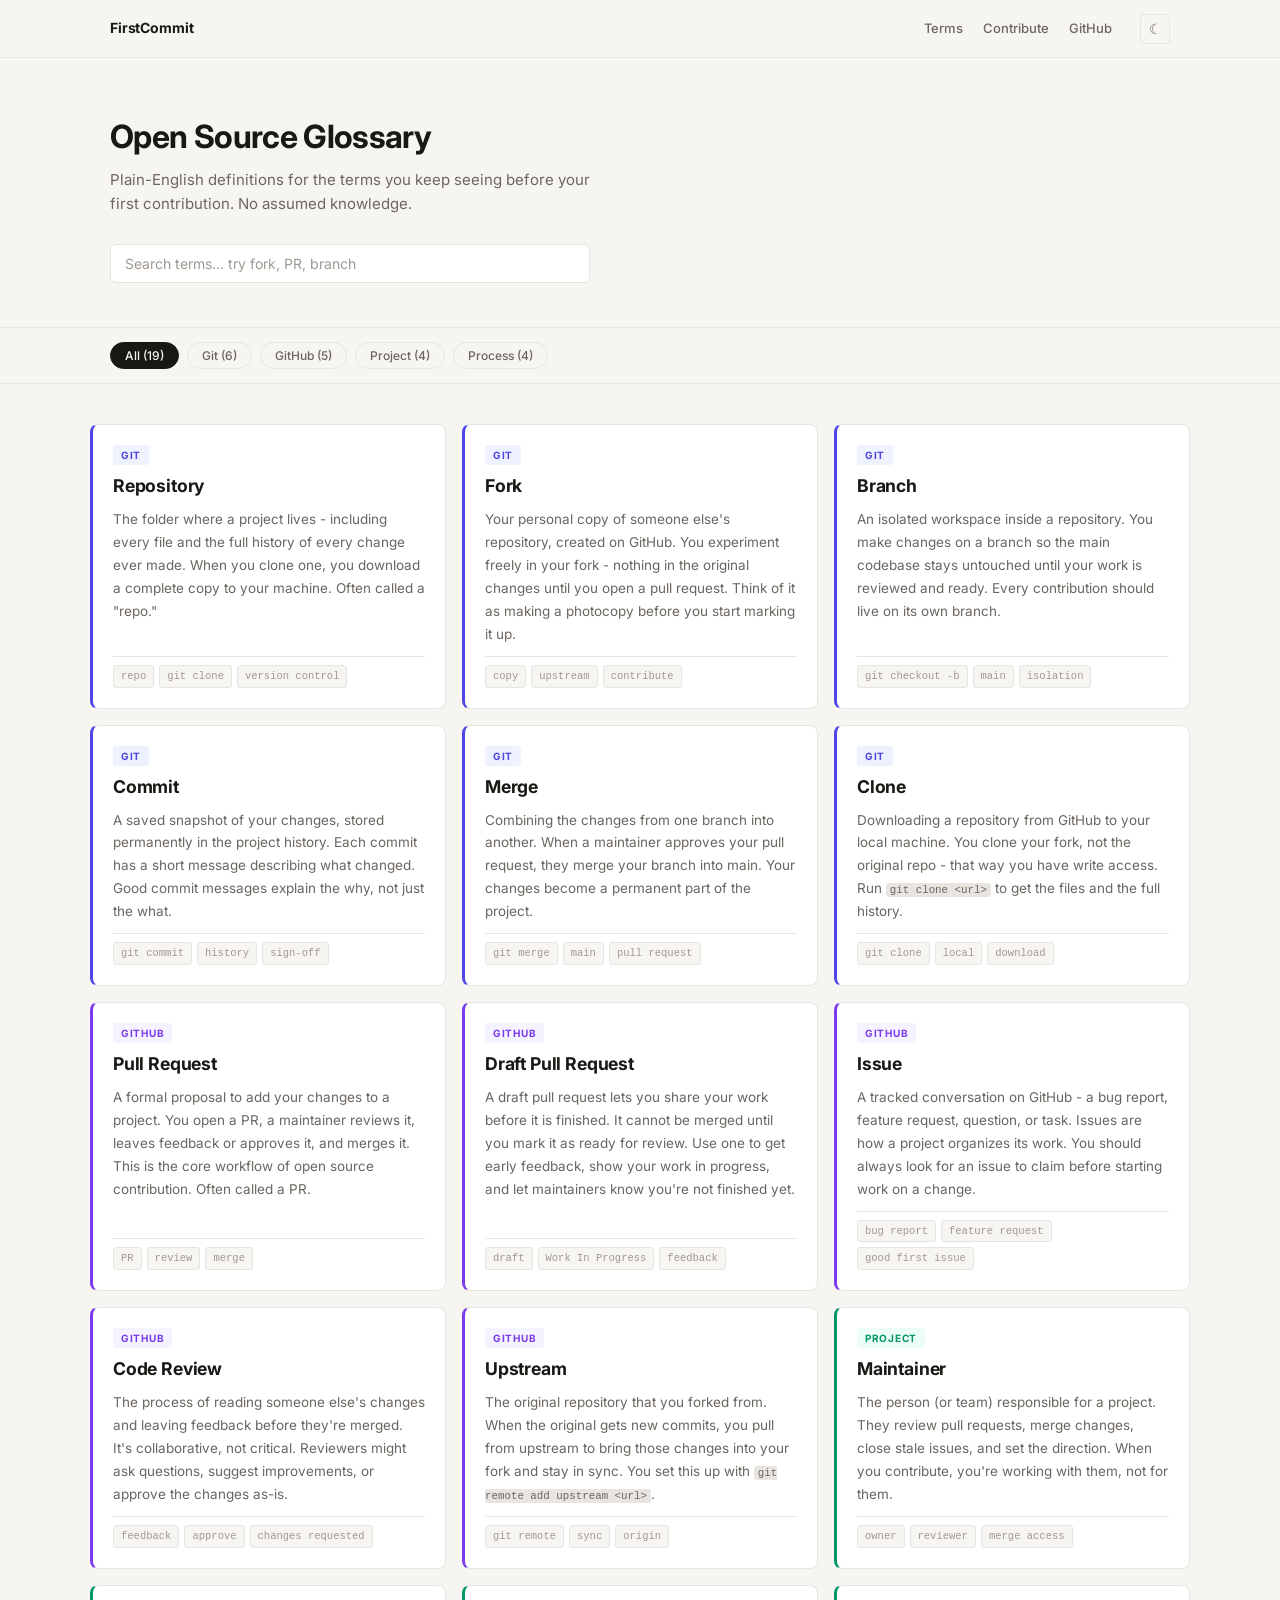
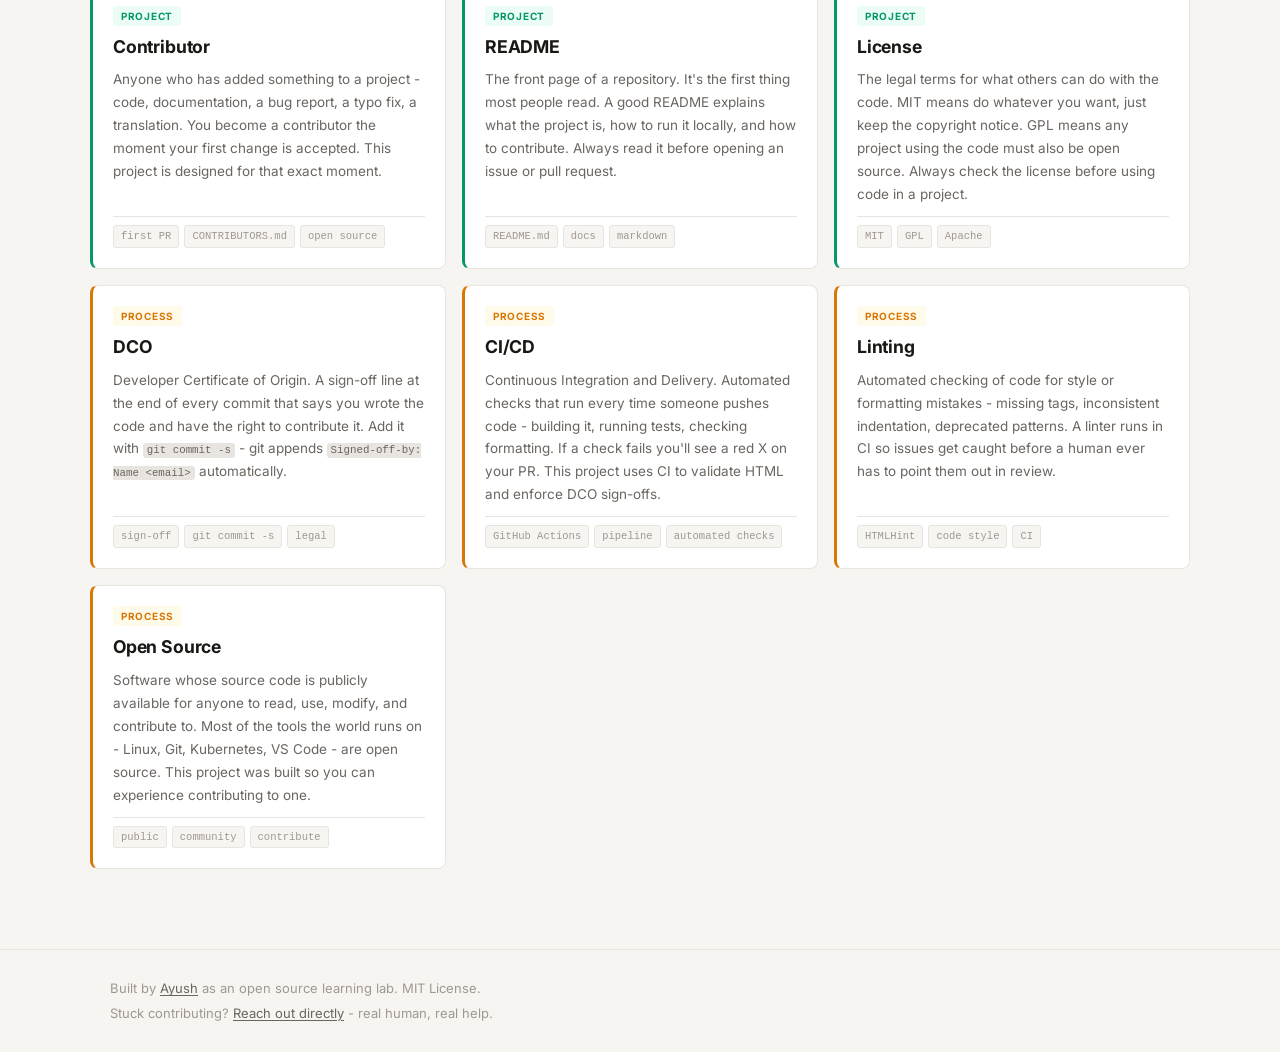
==== commit 560fa998: "Merge fd77d2beeed01e73df54ad844a039b40f9de7de5 into 94e7d0efae1946b3cafefb1bcd11ef15a5b12d04" ====
--- a/src/index.html
+++ b/src/index.html
@@ -164,6 +164,21 @@
       </article>
 
       <article class="card" data-cat="github">
+      <div class="card-top">
+        <span class="card-cat github">GitHub</span>
+      </div>
+      <h2 class="card-term">Draft Pull Request</h2>
+      <p class="card-def">
+        A draft pull request lets you share your work before it is finished. It cannot be merged until you mark it as ready for review. Use one to get early feedback, show your work in progress, and let maintainers know you're not finished yet.
+      </p>
+      <ul class="card-tags">
+        <li>draft</li>
+        <li>Work In Progress</li>
+        <li>feedback</li>
+      </ul>
+      </article>
+
+      <article class="card" data-cat="github">
         <div class="card-top">
           <span class="card-cat github">GitHub</span>
         </div>
@@ -339,9 +354,6 @@
     </div>
 
   </main>
- <!-- back to top btn -->
-   <button id="back-to-top" aria-label="Back to Top">&#8679;</button>
-
 
   <section class="contributors-section" id="contributors-section" hidden>
     <div class="container">
@@ -351,8 +363,6 @@
     </div>
   </section>
 
- 
-
   <footer class="site-footer">
     <div class="container footer-inner">
       <p>Built by <a href="https://www.linkedin.com/in/ayush-more-3b4154341/?skipRedirect=true" target="_blank" rel="noopener">Ayush</a> as an open source learning lab. MIT License.</p>
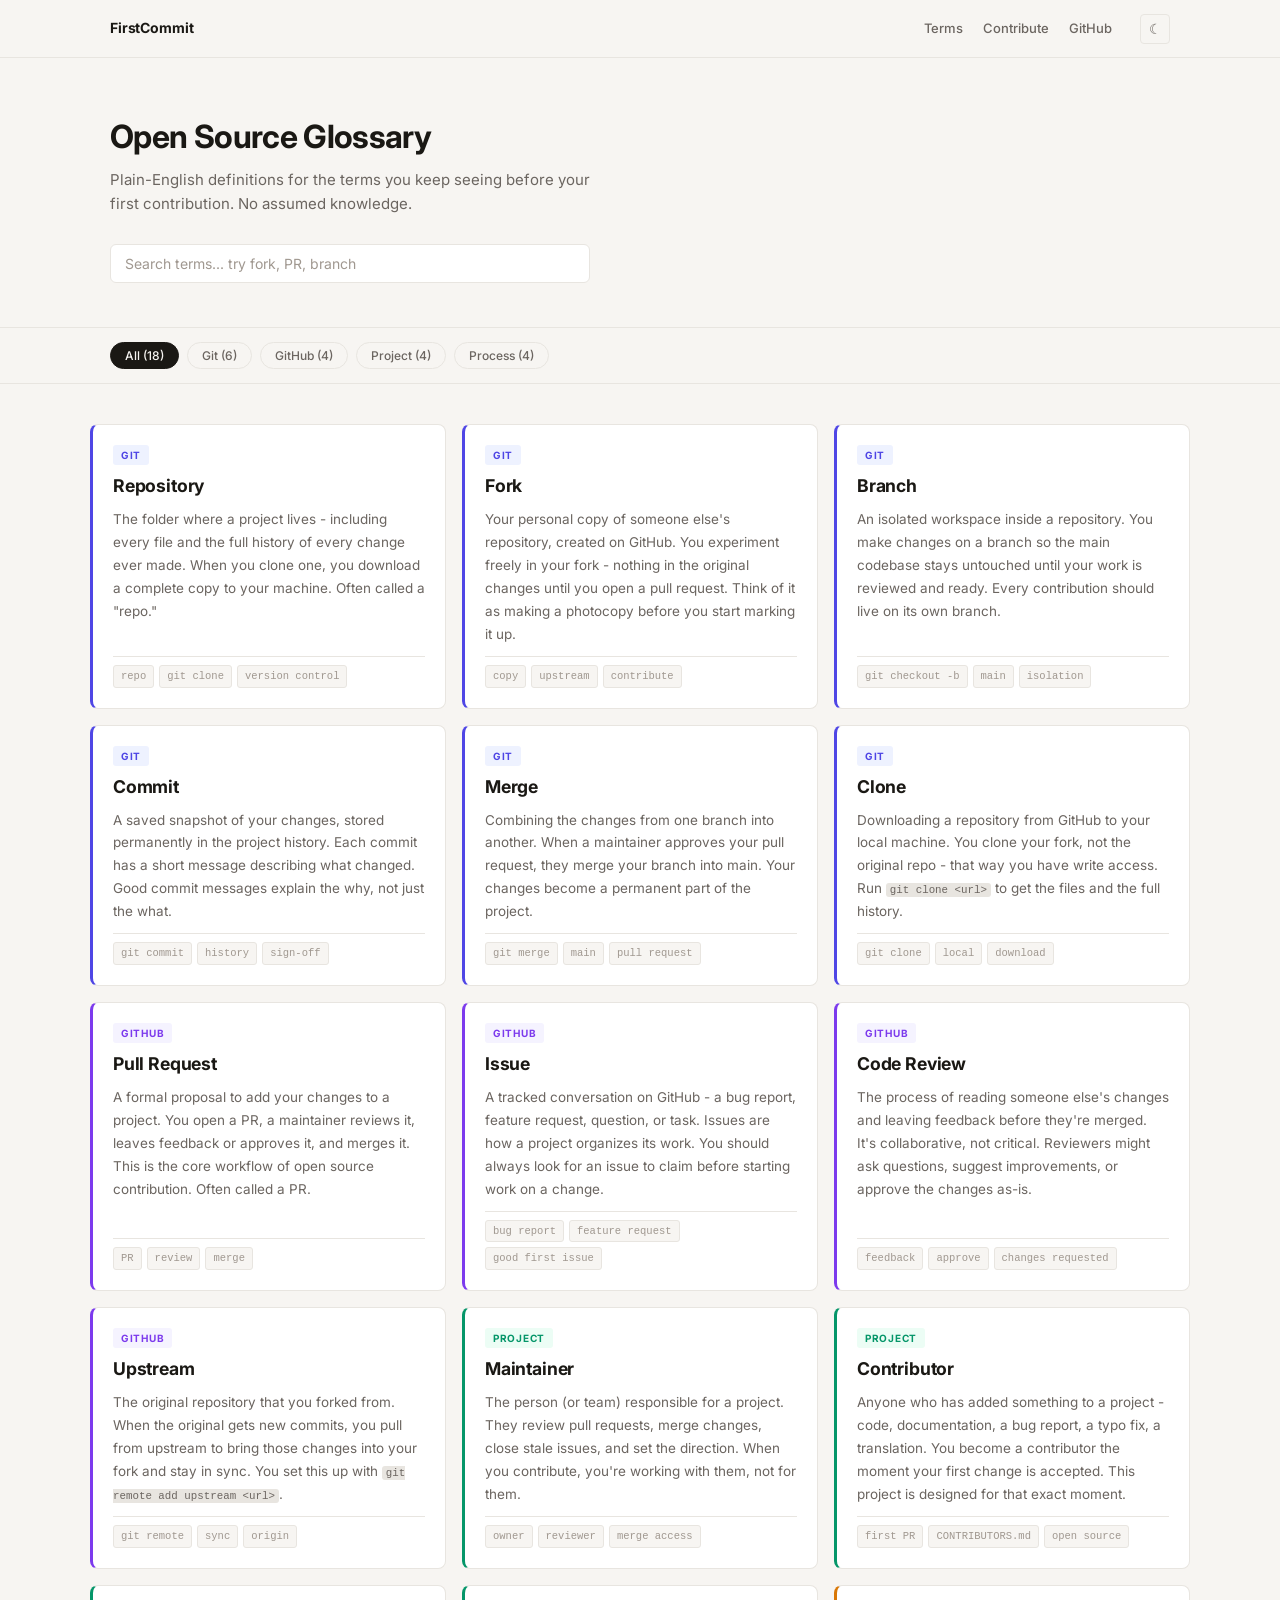
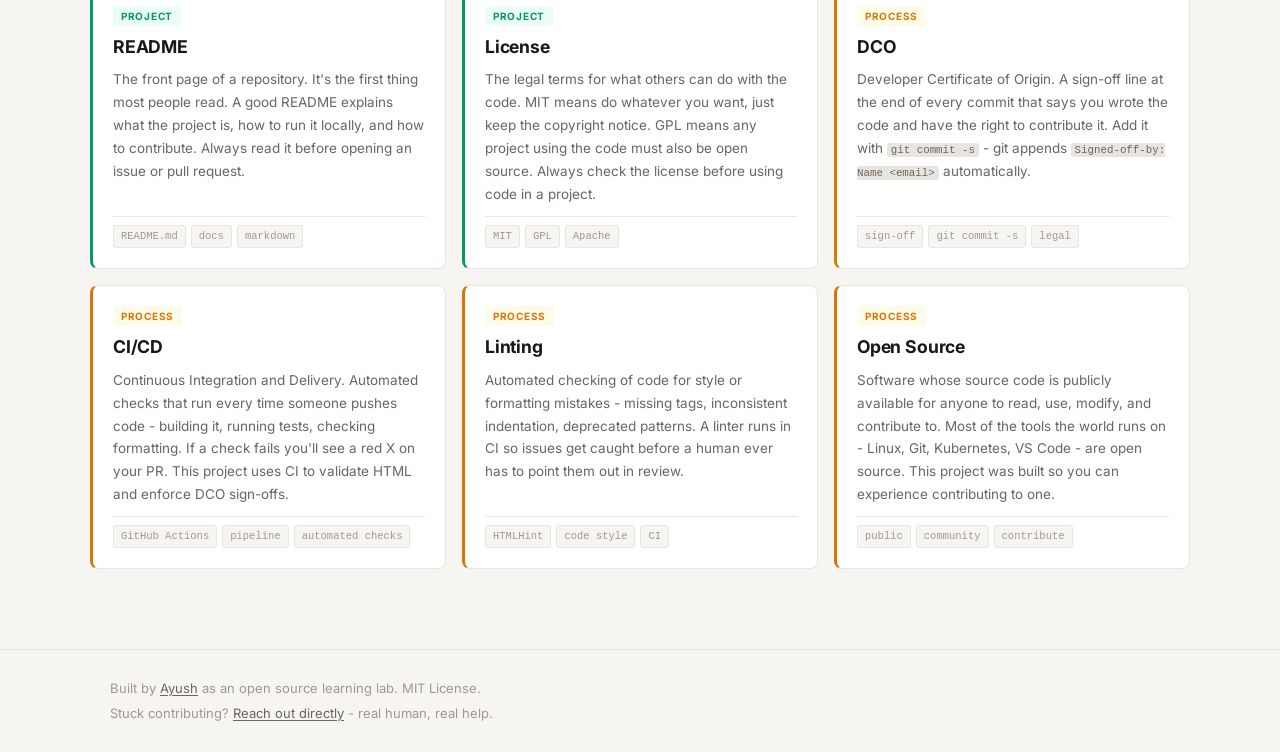
==== commit bfb446f6: "style: added favicon icon and add MD Qamar Israr to CONTRIBUTORS.md Signed-off-by: Qamar <qamarisrar" ====
--- a/src/index.html
+++ b/src/index.html
@@ -8,6 +8,7 @@
   <link rel="stylesheet" href="styles.css" />
   <link rel="preconnect" href="https://fonts.googleapis.com" />
   <link href="https://fonts.googleapis.com/css2?family=Inter:wght@400;500;600;700&display=swap" rel="stylesheet" />
+  <link rel="icon" type="image/png" href="favicon.png">
 </head>
 <body>
 
@@ -164,21 +165,6 @@
       </article>
 
       <article class="card" data-cat="github">
-      <div class="card-top">
-        <span class="card-cat github">GitHub</span>
-      </div>
-      <h2 class="card-term">Draft Pull Request</h2>
-      <p class="card-def">
-        A draft pull request lets you share your work before it is finished. It cannot be merged until you mark it as ready for review. Use one to get early feedback, show your work in progress, and let maintainers know you're not finished yet.
-      </p>
-      <ul class="card-tags">
-        <li>draft</li>
-        <li>Work In Progress</li>
-        <li>feedback</li>
-      </ul>
-      </article>
-
-      <article class="card" data-cat="github">
         <div class="card-top">
           <span class="card-cat github">GitHub</span>
         </div>
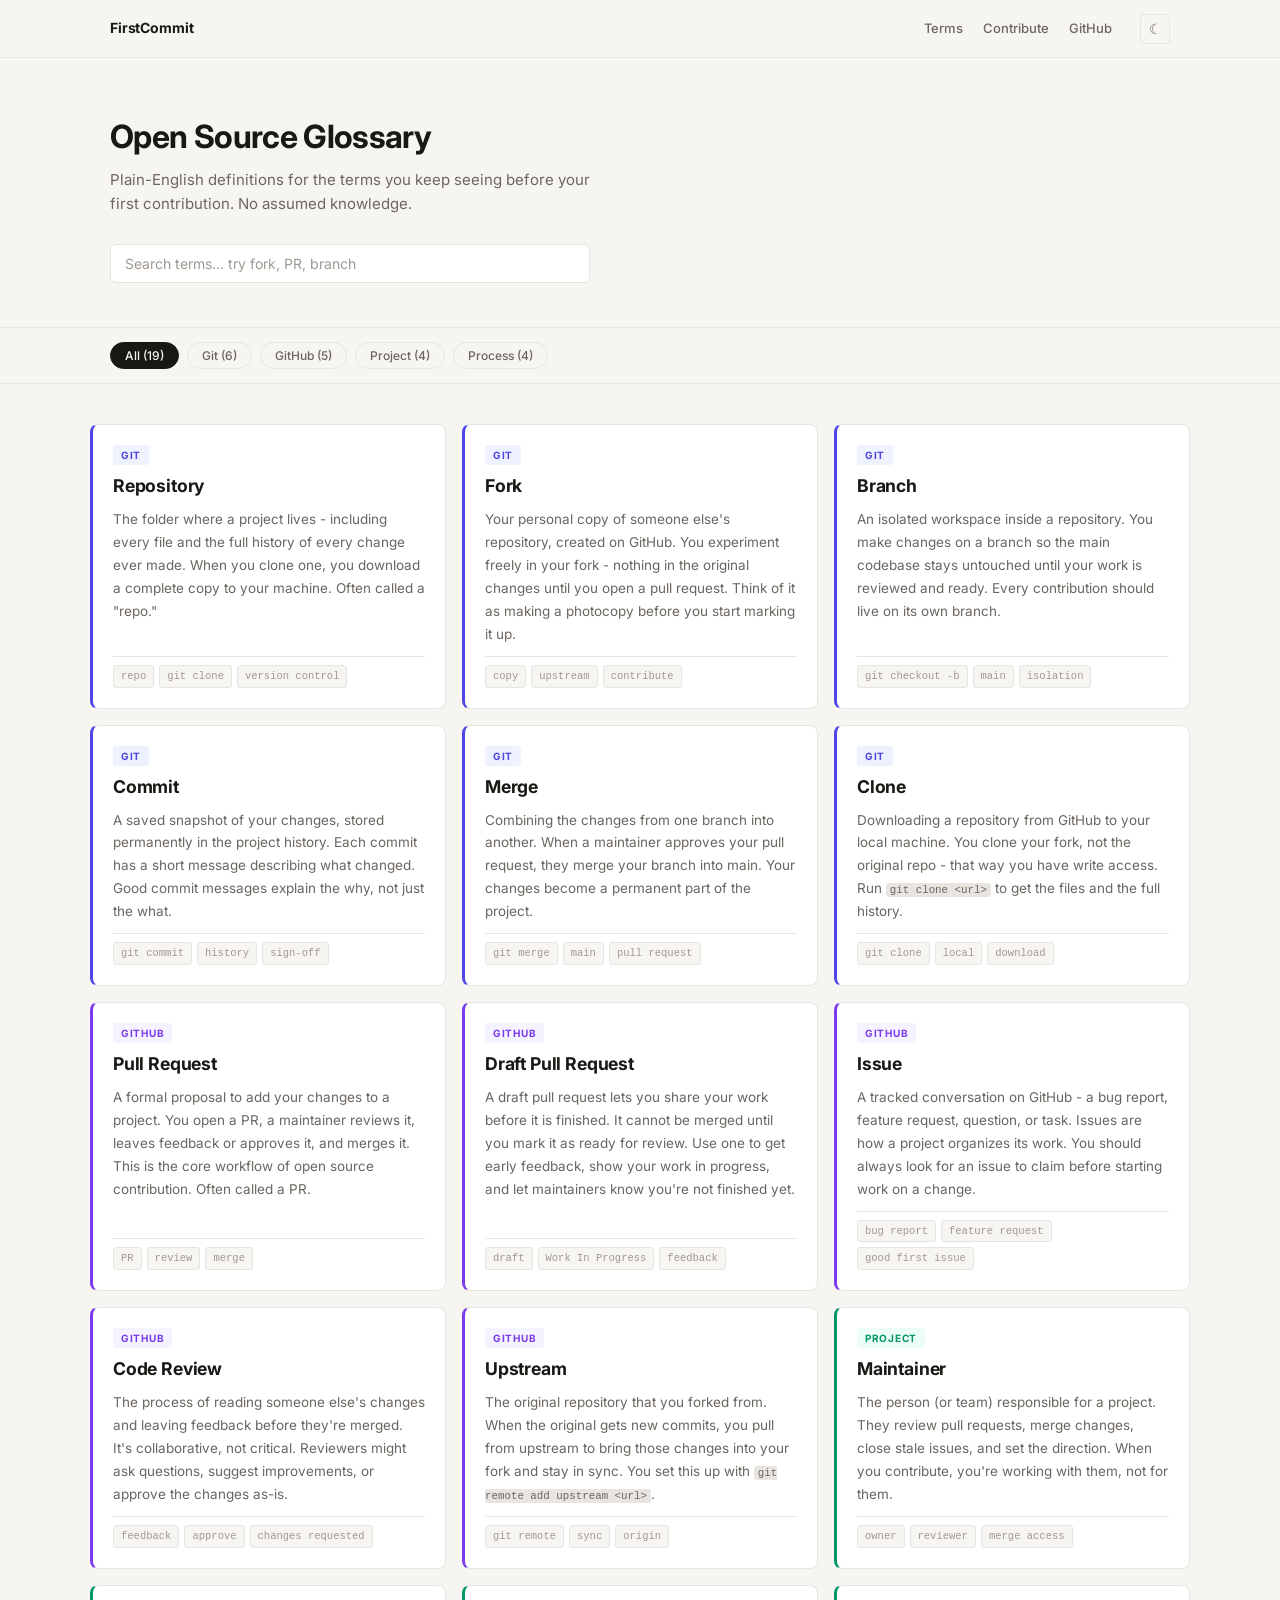
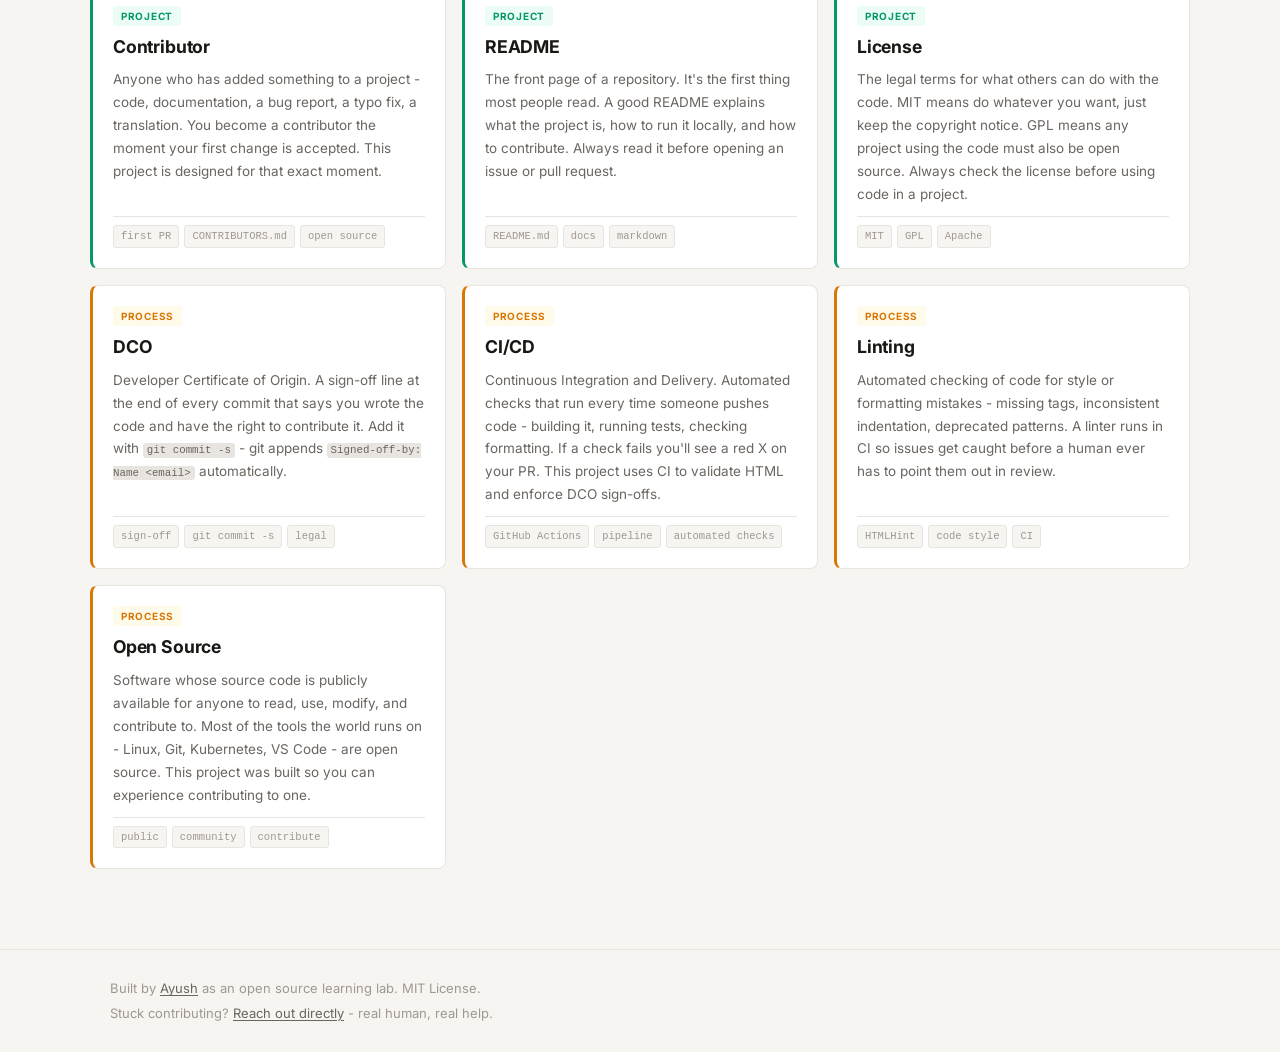
==== commit 5a38e947: "Merge fd77d2beeed01e73df54ad844a039b40f9de7de5 into 1fcc7e9a1a859a7e5935020bbee1131604d0d04c" ====
--- a/src/index.html
+++ b/src/index.html
@@ -8,7 +8,6 @@
   <link rel="stylesheet" href="styles.css" />
   <link rel="preconnect" href="https://fonts.googleapis.com" />
   <link href="https://fonts.googleapis.com/css2?family=Inter:wght@400;500;600;700&display=swap" rel="stylesheet" />
-  <link rel="icon" type="image/png" href="favicon.png">
 </head>
 <body>
 
@@ -165,6 +164,21 @@
       </article>
 
       <article class="card" data-cat="github">
+      <div class="card-top">
+        <span class="card-cat github">GitHub</span>
+      </div>
+      <h2 class="card-term">Draft Pull Request</h2>
+      <p class="card-def">
+        A draft pull request lets you share your work before it is finished. It cannot be merged until you mark it as ready for review. Use one to get early feedback, show your work in progress, and let maintainers know you're not finished yet.
+      </p>
+      <ul class="card-tags">
+        <li>draft</li>
+        <li>Work In Progress</li>
+        <li>feedback</li>
+      </ul>
+      </article>
+
+      <article class="card" data-cat="github">
         <div class="card-top">
           <span class="card-cat github">GitHub</span>
         </div>
